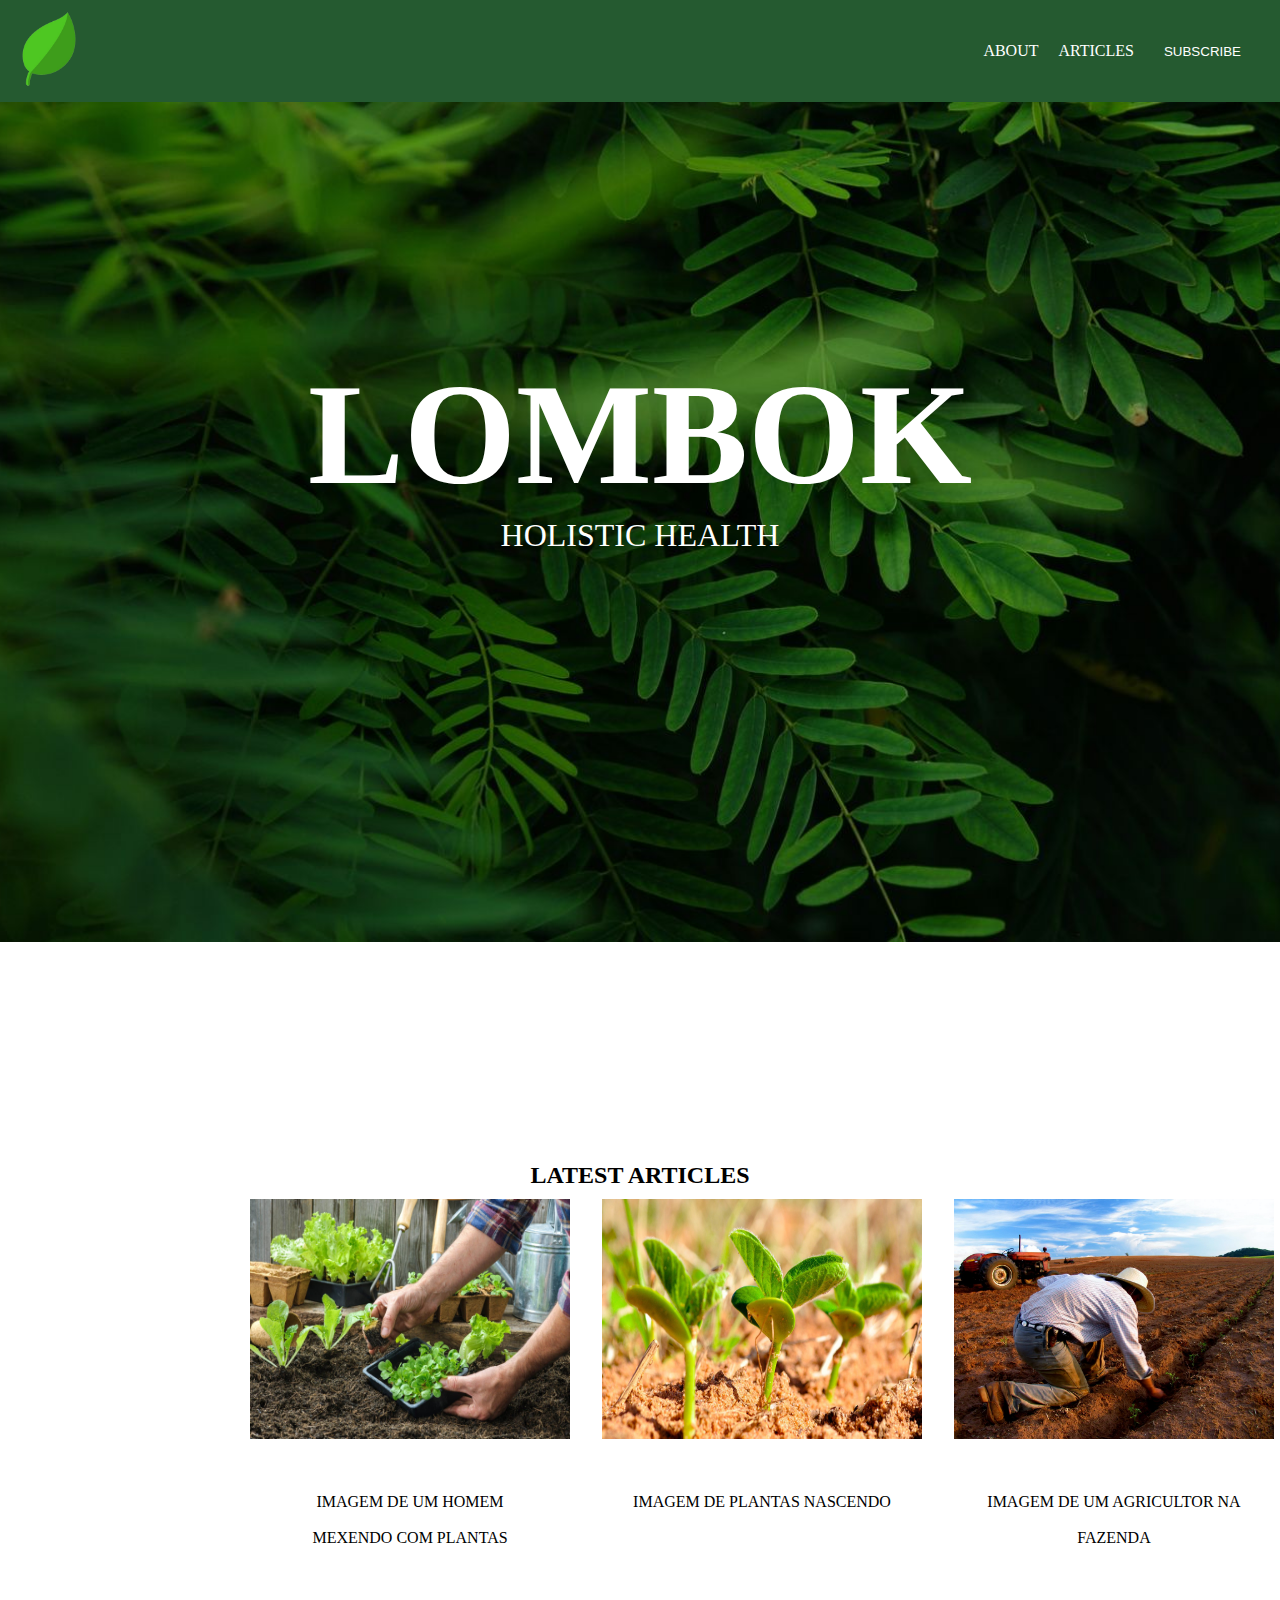
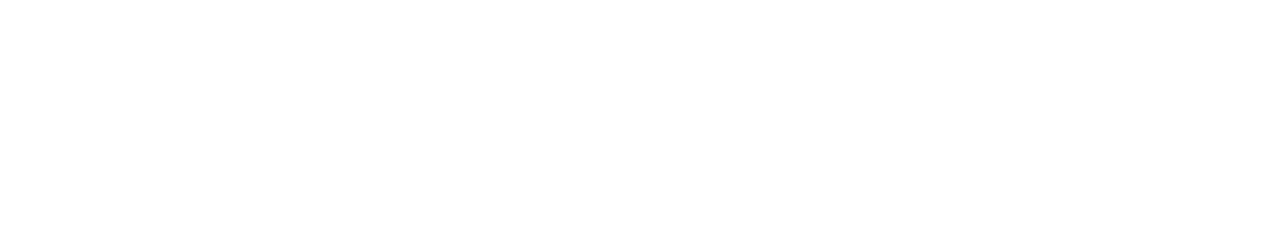
==== 13-05/index.html @ 89ccb767 "13-05" ====
<!DOCTYPE html>
<html lang="pt-br">

<head>
    <meta charset="UTF-8">
    <meta name="viewport" content="width=device-width, initial-scale=1.0">
    <title>Document</title>
    <link rel="stylesheet" href="style.css">
</head>

<body>
    <header>
        <nav>
            <div class="logo">
                <img src="./images/image-removebg-preview.png" alt="logo de folha" width="80vw">
            </div>
            <div class="botoes">
                <ul>
                    <li>
                        <a href="">ABOUT</a>
                    </li>
                    <li>
                        <a href="">ARTICLES</a>
                    </li>
                    <li>
                        <a href="">
                            <button>SUBSCRIBE</button>
                        </a>
                    </li>
                </ul>
            </div>
        </nav>
    </header>

    <main>
        <section class="home">

            <div>
                <h1>LOMBOK</h1>

                <p>HOLISTIC HEALTH</p>

                <hr class="linha">
            </div>
        </section>

        <section class="articles">

            <h2>LATEST ARTICLES</h2>

            <div class="cartoes">
                <div>
                    <img src="./images/div-1.jpg" alt="">

                    <p>IMAGEM DE UM HOMEM <BR></BR> MEXENDO COM PLANTAS</p>
                </div>
                <div>
                    <img src="./images/div-2.jpg" alt="">

                    <p>IMAGEM DE PLANTAS NASCENDO </p>
                </div>
                <div>
                    <img src="./images/div-3.jpg" alt="">

                    <p>IMAGEM DE UM AGRICULTOR NA <BR></BR>FAZENDA</p>
                </div>
            </div>
        </section>
    </main>
</body>

</html>
---- 13-05/style.css ----
*{
    margin: 0;
    border: 0;
    list-style: none;
    text-decoration: none;
}

header nav{
    background-color: rgb(37, 90, 48);
    padding: 9px;
    flex-direction: row;
    display: flex;
    justify-content: space-between;
    align-items: center;
}

.logo{
    height: auto;
}

header ul{
    display: flex;
    align-items: center;
}

header ul li{
    margin-right: 20px;
}

header ul li a{
    color: white;
}

header ul li a button{
    padding: 10px;
    color: rgb(255, 255, 255);
    background-color: rgba(255, 255, 255, 0);
    border-color: white;
}

.linha{
    width: 100%;
    height: 80px;
}

.home{
    padding: 15rem;
    background-image: url(./images/fundo.jpeg);
    background-repeat: no-repeat;
    background-size: cover;
    background-position: center;
    width: auto;
    height: 40vh;
}

.home div{
    padding: 10px;
    color: white;
    text-align: center;
}

.home div h1{
    font-size: 9rem;
}

.home div p{
    font-size: 2rem;
}

.articles{
    padding: 15rem;
}

.articles h2{
    text-align: center;
    margin-top: -20px;
}




.cartoes{
    padding: 10px;
    display: flex;
    gap: 2rem;

}

.cartoes div p{
    margin: 50px auto;
    text-align: center;
}

.cartoes div img{
    width: 20rem;
    height: 15rem;
}
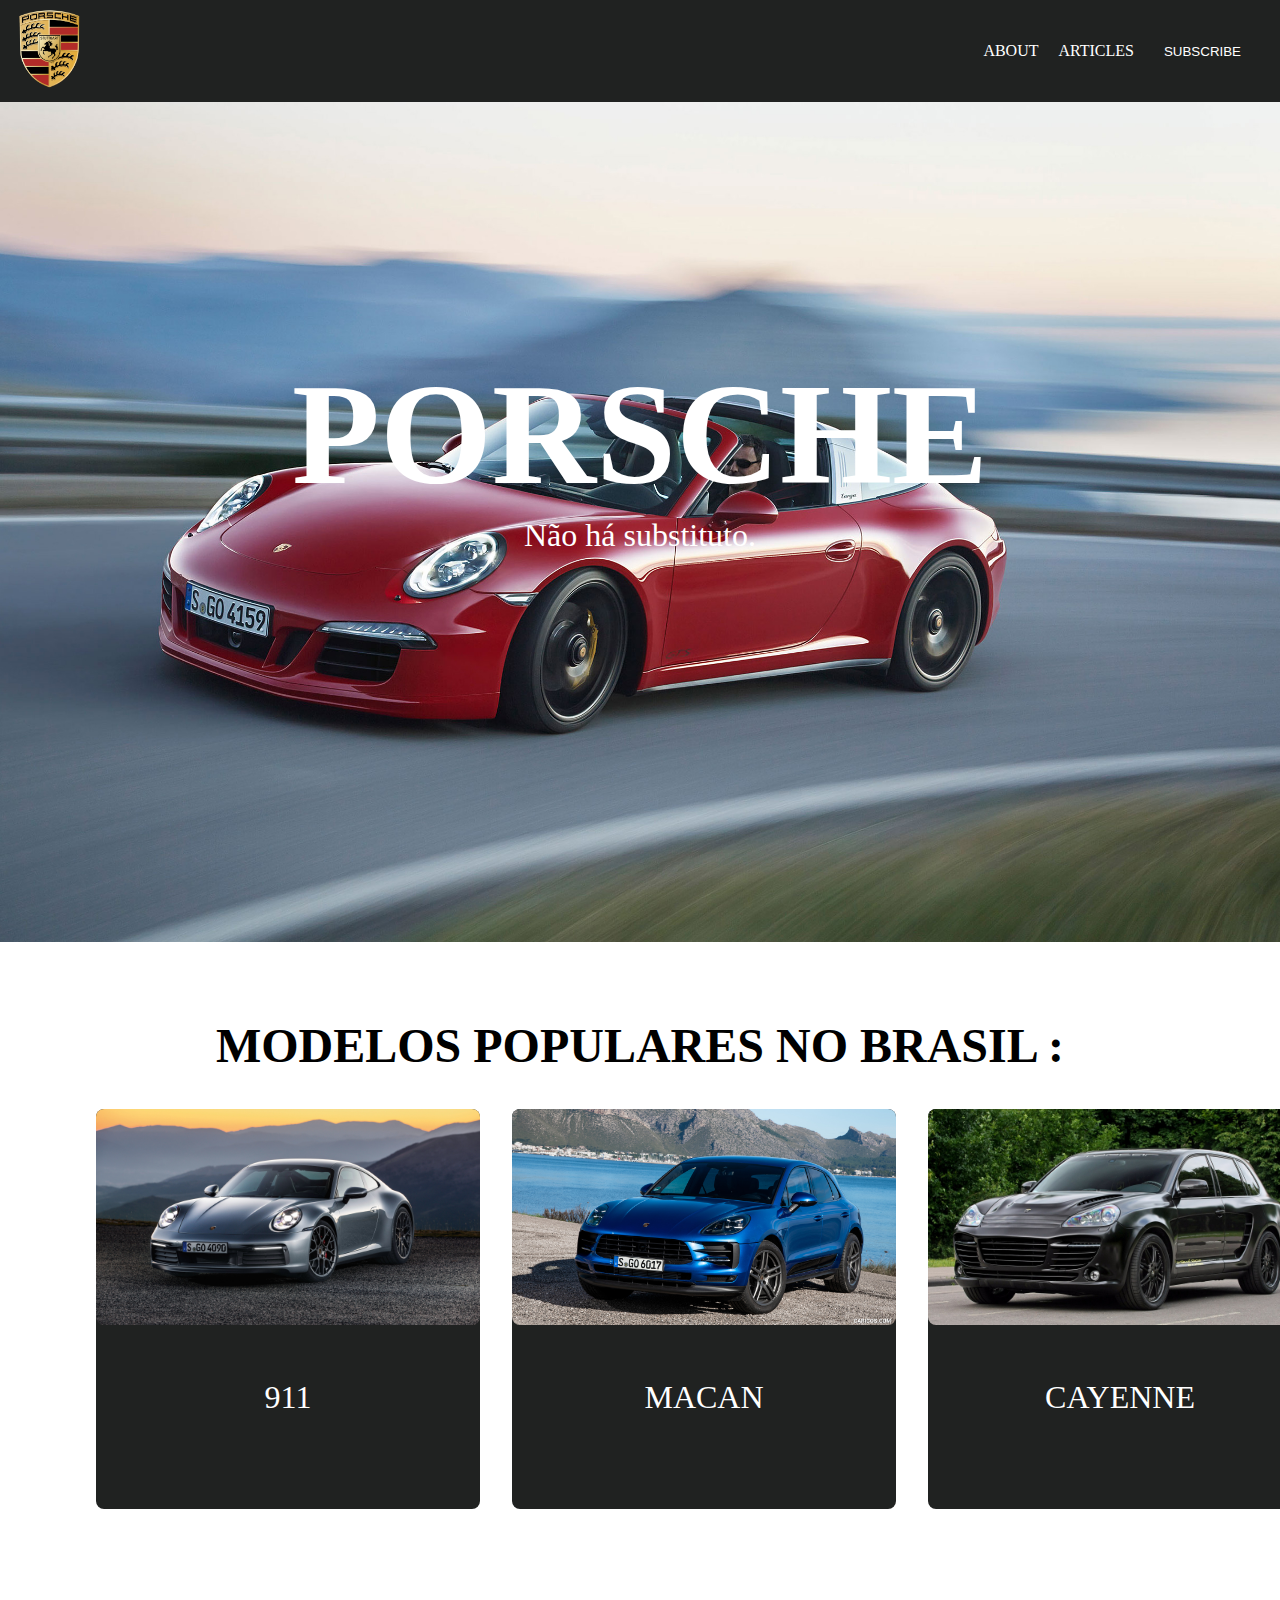
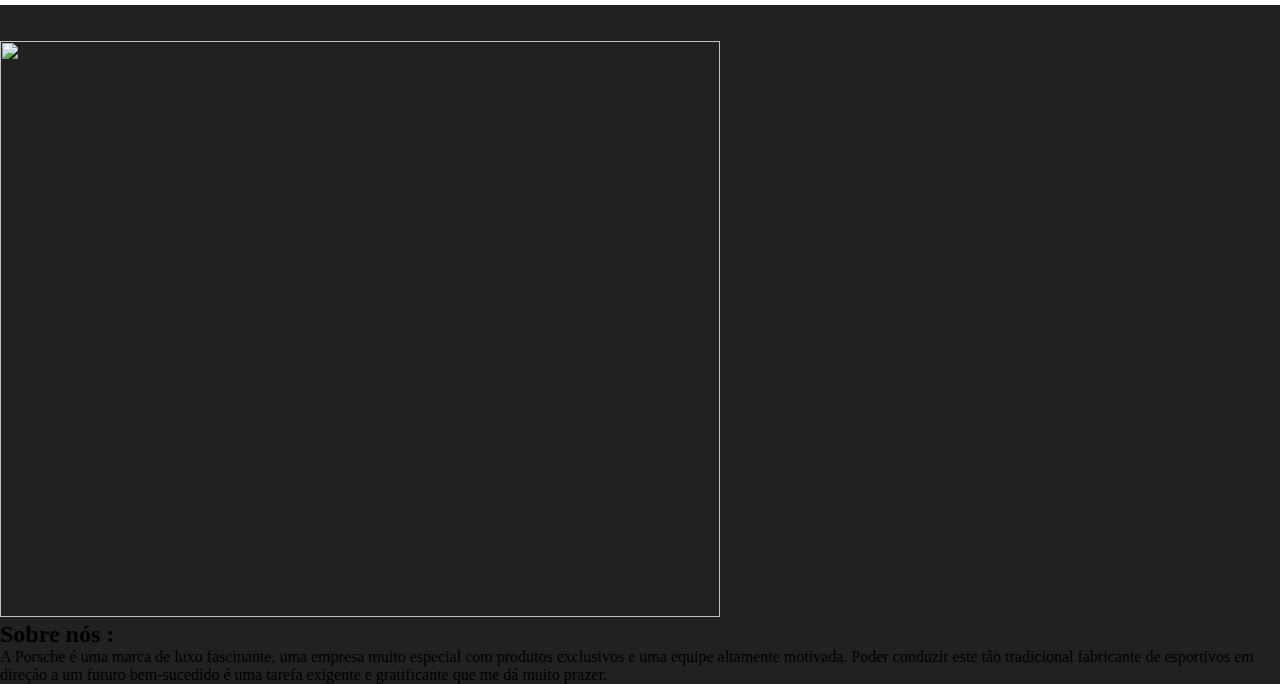
==== commit 75d63308: "web-noite" ====
--- a/13-05/index.html
+++ b/13-05/index.html
@@ -12,7 +12,7 @@
     <header>
         <nav>
             <div class="logo">
-                <img src="./images/image-removebg-preview.png" alt="logo de folha" width="80vw">
+                <img src="./images/porsche logo.png" alt="logo da porsche" width="80vw">
             </div>
             <div class="botoes">
                 <ul>
@@ -34,36 +34,44 @@
 
     <main>
         <section class="home">
+            <div>
+                <h1>PORSCHE</h1>
 
-            <div>
-                <h1>LOMBOK</h1>
+                <p>Não há substituto.</p>
+            </div>
 
-                <p>HOLISTIC HEALTH</p>
+        </section>
 
-                <hr class="linha">
+        <section class="articles">
+            <h2>MODELOS POPULARES NO BRASIL :</h2> <br><br>
+            
+            <div class="cartoes">
+                
+                <div class="porsche911">
+                    <img src="./images/911.jpg" alt="porsche 911">
+                    <p>911</p>
+                </div>
+                <div class="macan">
+                    <img src="./images/macan.jpg" alt="porsche macan">
+
+                    <p>MACAN </p>
+                </div>
+                <div class="cayenne">
+                    <img src="./images/cayenne.jpg" alt="porsche cayenne">
+
+                    <p>CAYENNE</p>
+                </div>
             </div>
         </section>
 
-        <section class="articles">
-
-            <h2>LATEST ARTICLES</h2>
-
-            <div class="cartoes">
-                <div>
-                    <img src="./images/div-1.jpg" alt="">
-
-                    <p>IMAGEM DE UM HOMEM <BR></BR> MEXENDO COM PLANTAS</p>
-                </div>
-                <div>
-                    <img src="./images/div-2.jpg" alt="">
-
-                    <p>IMAGEM DE PLANTAS NASCENDO </p>
-                </div>
-                <div>
-                    <img src="./images/div-3.jpg" alt="">
-
-                    <p>IMAGEM DE UM AGRICULTOR NA <BR></BR>FAZENDA</p>
-                </div>
+        <section class="about">
+            <div class="images-about">
+                <br><br>
+                <img src="/images/interna.jpg" alt="">
+            </div>
+            <div class="text-about">
+                <h2> Sobre nós :</h2>
+                <p>A Porsche é uma marca de luxo fascinante, uma empresa muito especial com produtos exclusivos e uma equipe altamente motivada. Poder conduzir este tão tradicional fabricante de esportivos em direção a um futuro bem-sucedido é uma tarefa exigente e gratificante que me dá muito prazer.</p>
             </div>
         </section>
     </main>
--- a/13-05/style.css
+++ b/13-05/style.css
@@ -5,8 +5,10 @@
     text-decoration: none;
 }
 
+/* head */
+
 header nav{
-    background-color: rgb(37, 90, 48);
+    background-color: rgb(32, 34, 33);
     padding: 9px;
     flex-direction: row;
     display: flex;
@@ -38,20 +40,17 @@
     border-color: white;
 }
 
-.linha{
-    width: 100%;
-    height: 80px;
-}
-
 .home{
     padding: 15rem;
-    background-image: url(./images/fundo.jpeg);
+    background-image: url(./images/porsche\ home.jpg);
     background-repeat: no-repeat;
     background-size: cover;
     background-position: center;
     width: auto;
     height: 40vh;
 }
+
+/* about */
 
 .home div{
     padding: 10px;
@@ -67,32 +66,73 @@
     font-size: 2rem;
 }
 
+/* articles */
+
 .articles{
-    padding: 15rem;
+    padding: 6rem;
+    
 }
 
 .articles h2{
     text-align: center;
     margin-top: -20px;
+    font-size: 3rem;
 }
 
-
-
-
 .cartoes{
-    padding: 10px;
+    padding: 0px;
     display: flex;
     gap: 2rem;
-
 }
 
 .cartoes div p{
     margin: 50px auto;
     text-align: center;
+    font-size: 2rem;
+}
+
+.porsche911 {
+    height: 25rem;
+    width: 24rem;
+    color: white;
+    text-align: center;
+    background-color: rgb(32, 34, 33);
+    border-radius: 8px;
+}
+
+.macan {
+    height: 25rem;
+    width: 24rem;
+    color: white;
+    text-align: center;
+    background-color:  rgb(32, 34, 33);
+    border-radius: 8px;
+}
+
+.cayenne {
+    height: 25rem;
+    width: 24rem;
+    color: white;
+    text-align: center;
+    background-color: rgb(32, 34, 33);
+    border-radius: 8px;
 }
 
 .cartoes div img{
-    width: 20rem;
-    height: 15rem;
+    width: 24rem;
+    height: 13,5rem;
+    border-radius: 8px;
 }
 
+/* about  */
+
+.about {
+    background-color: rgb(32, 34, 33) ;
+    padding: 0;
+}
+
+.images-about img {
+    width: 45rem ;
+    height: 36rem;
+}
+
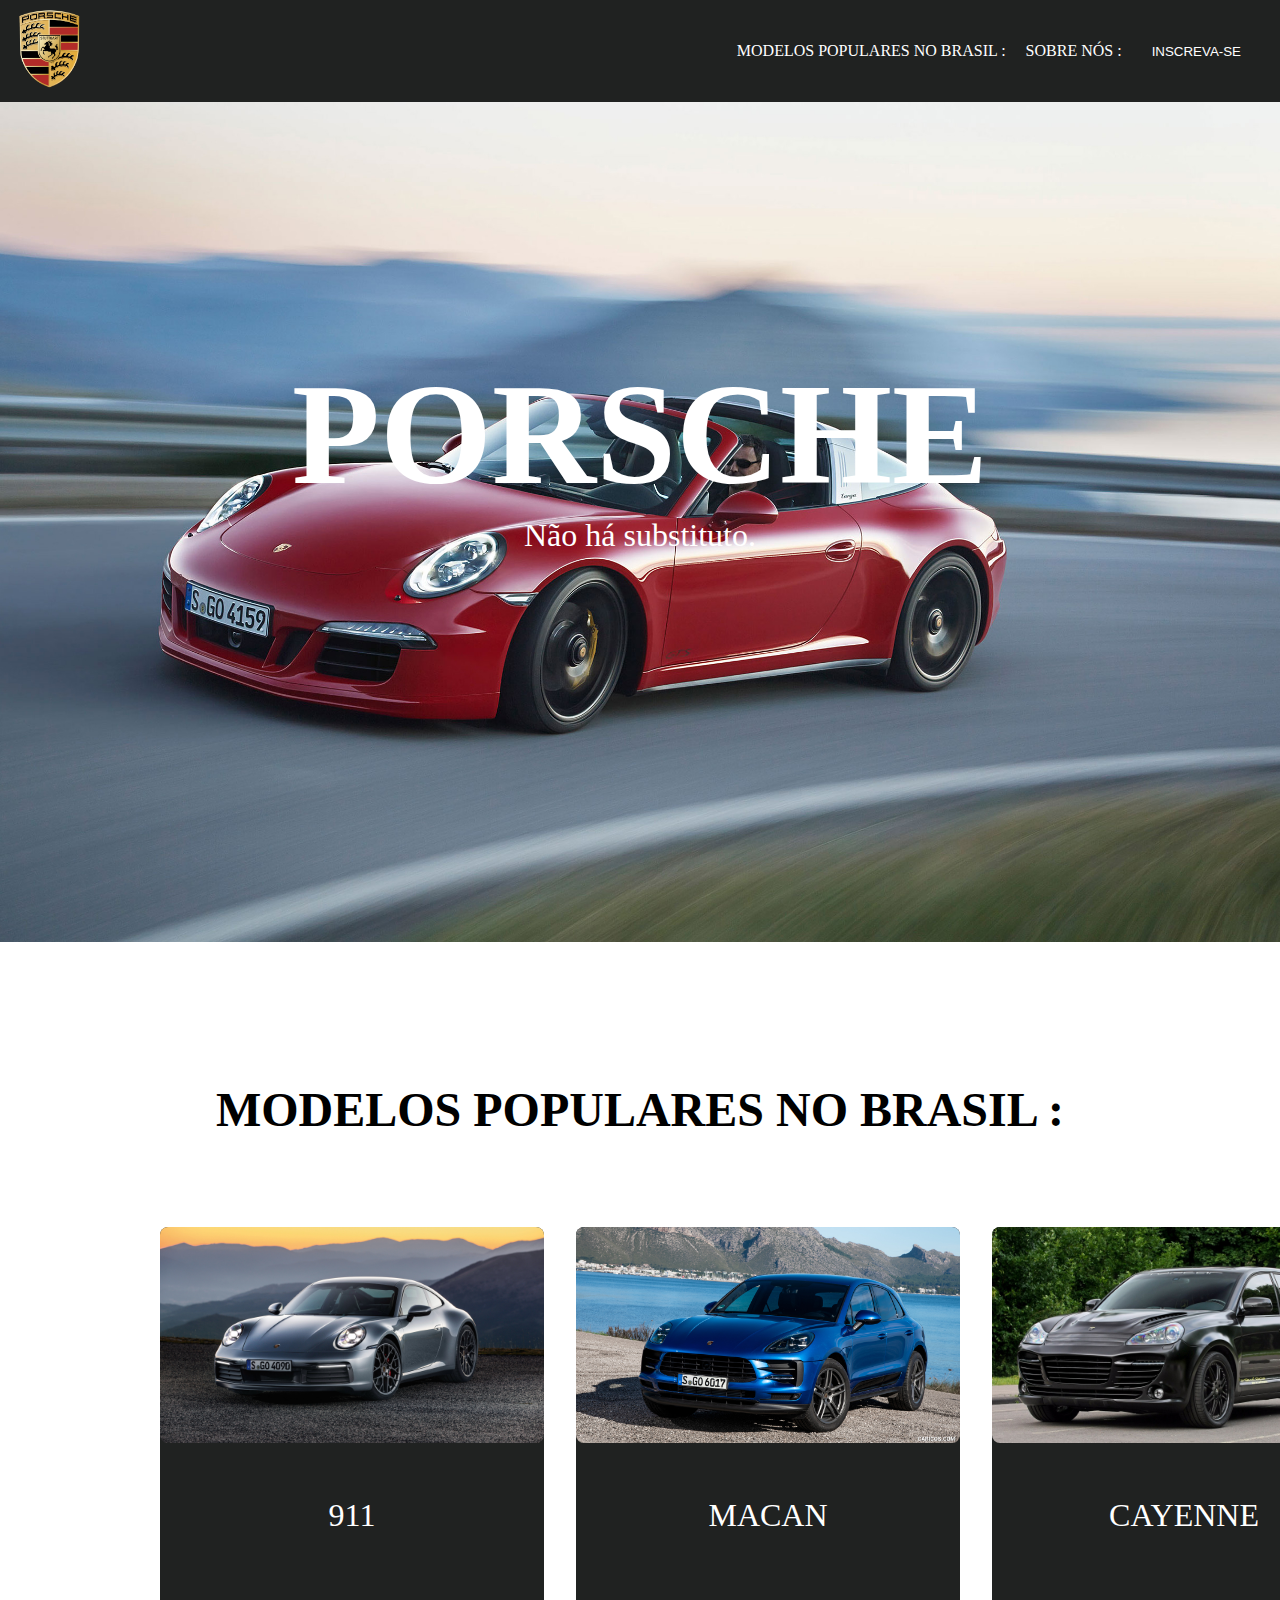
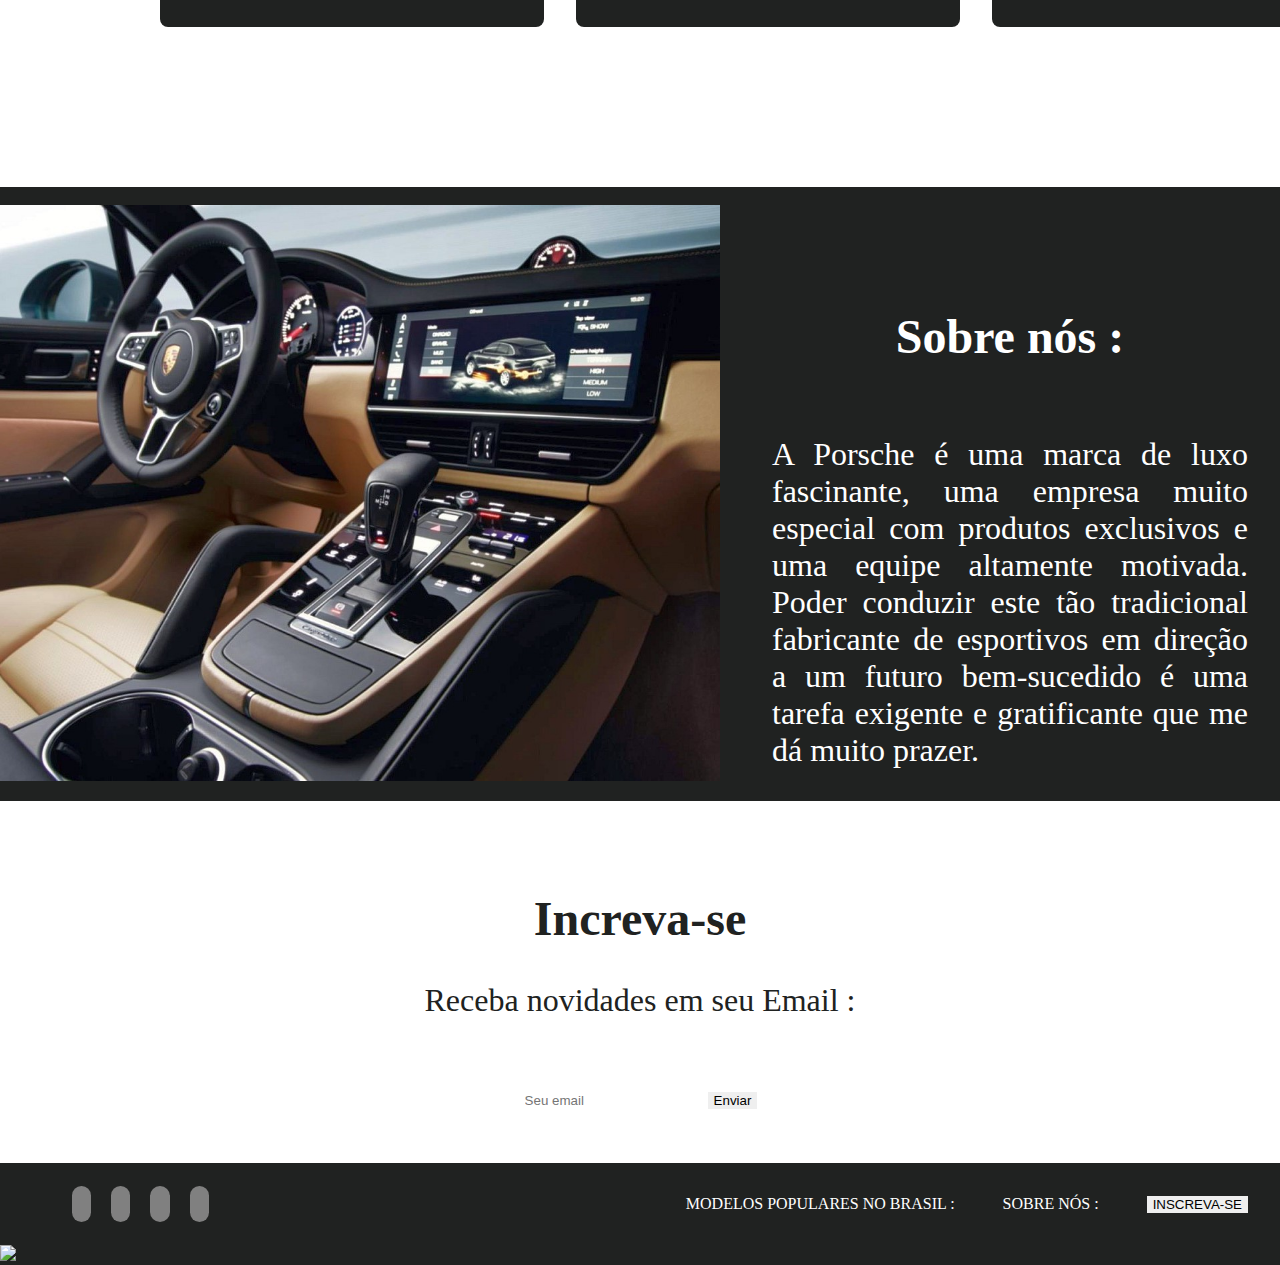
==== commit 25927cb4: "dia 17 de maio" ====
--- a/13-05/index.html
+++ b/13-05/index.html
@@ -4,7 +4,8 @@
 <head>
     <meta charset="UTF-8">
     <meta name="viewport" content="width=device-width, initial-scale=1.0">
-    <title>Document</title>
+    <title>Porsche</title>
+    <link rel="shortcut icon" href="./images/porsche logo.png" type="image/x-icon">
     <link rel="stylesheet" href="style.css">
 </head>
 
@@ -17,20 +18,22 @@
             <div class="botoes">
                 <ul>
                     <li>
-                        <a href="">ABOUT</a>
+                        <a href="">MODELOS POPULARES NO BRASIL :</a>
                     </li>
                     <li>
-                        <a href="">ARTICLES</a>
+                        <a href="">SOBRE NÓS :</a>
                     </li>
                     <li>
                         <a href="">
-                            <button>SUBSCRIBE</button>
+                            <button>INSCREVA-SE</button>
                         </a>
                     </li>
                 </ul>
             </div>
         </nav>
     </header>
+
+
 
     <main>
         <section class="home">
@@ -43,7 +46,7 @@
         </section>
 
         <section class="articles">
-            <h2>MODELOS POPULARES NO BRASIL :</h2> <br><br>
+            <h2>MODELOS POPULARES NO BRASIL :</h2> <br><br><br><br><br>
             
             <div class="cartoes">
                 
@@ -65,13 +68,87 @@
         </section>
 
         <section class="about">
-            <div class="images-about">
-                <br><br>
-                <img src="/images/interna.jpg" alt="">
+            <div class="divImgTres">
+                <br><img src="images/interna.jpg" alt="interna porsche">
             </div>
-            <div class="text-about">
-                <h2> Sobre nós :</h2>
+            <div class="divTextTres">
+                <br><br><br><br><br> <h2>Sobre nós :</h2> <br><br><br><br>
+
                 <p>A Porsche é uma marca de luxo fascinante, uma empresa muito especial com produtos exclusivos e uma equipe altamente motivada. Poder conduzir este tão tradicional fabricante de esportivos em direção a um futuro bem-sucedido é uma tarefa exigente e gratificante que me dá muito prazer.</p>
+        </div>
+        </section>
+
+        <section class="subscribe">
+            <div class="form">
+                <br><br><br><br><br><h1> Increva-se</h1> <br><br>
+                <p>Receba novidades em seu Email :</p> <br><br><br><br>
+                <form>
+                     <label for="Email"></label>
+                    <input type="email" placeholder="Seu email" id="email">
+                    
+                     <input type="submit" value="Enviar"
+                    id="botao">
+
+                </form> 
+                <input name="nome" name="type" required> <br><br><br>
+            </div>
+           
+        </section>
+
+        <footer>
+            <div id="divIcon">
+                <nav>
+                    <ul>
+                        <li>
+                            <a href="">
+                                <i class="fa-brands fa-instagram"></i>
+                            </a>
+                        </li>
+    
+                        <li>
+                            <a href="">
+                                <i class="fa-brands fa-twitter"></i>
+                            </a>
+                        </li>
+    
+                        <li>
+                            <a href="">
+                                <i class="fa-brands fa-facebook-f"></i>
+                            </a>
+                        </li>
+    
+                        <li>
+                            <a href="">
+                                <i class="fa-brands fa-pinterest-p"></i>
+                            </a>
+                        </li>
+                    </ul>
+                </nav>
+            </div>
+            <div id="divTextFooter">
+                <nav>
+                    <ul>
+                        <ul>
+                            <li>
+                                <a href="">MODELOS POPULARES NO BRASIL :</a>
+                            </li>
+    
+                            <li>
+                                <a href="">SOBRE NÓS :</a>
+                            </li>
+    
+                            <li>
+                                <a href=""></a>
+                                <button> INSCREVA-SE</button> 
+                            </li>
+                        </ul>
+                </nav>
+            </div>
+        </footer>
+
+        <section class="logofooter">
+            <div class="logofoot">
+               <img src="/images/logo footer2.png">
             </div>
         </section>
     </main>
--- a/13-05/style.css
+++ b/13-05/style.css
@@ -69,7 +69,7 @@
 /* articles */
 
 .articles{
-    padding: 6rem;
+    padding: 10rem;
     
 }
 
@@ -129,10 +129,105 @@
 .about {
     background-color: rgb(32, 34, 33) ;
     padding: 0;
-}
-
-.images-about img {
-    width: 45rem ;
+    display: flex;
+    gap: 20px;
+    
+}
+
+.divImgTres img{
+    width: 45rem;
     height: 36rem;
 }
 
+.divTextTres{
+    width: 40vw;
+    padding: 2rem;
+}
+
+.divTextTres h2 {
+     text-align: center;
+     color: white;
+     font-size: 3rem;
+   
+}
+
+.divTextTres p{
+    flex-wrap: wrap;
+    text-align: justify;
+    color: white;
+    font-size: 2rem;
+}
+
+
+/* subscribe */
+
+.subscribe {
+
+}
+
+.form h1 {
+    font-size: 3rem;
+    text-align: center;
+    color: rgb(32, 34, 33);
+}
+
+.form p {
+    font-size: 2rem;
+    text-align: center;
+    color: rgb(32, 34, 33);
+}
+
+.form form {
+    size: 3rem;
+    text-align: center;
+    
+}
+
+/* footer */
+
+footer{
+    padding: 2rem;
+    display: flex;
+    justify-content: space-between;
+    background-color: rgb(32, 34, 33) ;
+   
+}
+
+
+footer div nav ul{
+    display: flex;
+}
+
+#divIcon nav ul{
+    gap: 20px;
+}
+#divIcon nav ul li a i{
+    color: white;
+    background-color: gray;
+    padding: 0.6rem;
+    border-radius: 20px;
+    font-size: 15px;
+}
+
+#divTextFooter nav ul{
+    gap: 3rem;
+}
+
+#divTextFooter nav ul li a{
+    color: white;
+}
+
+#divTextFolder ul li a button{
+    padding: 10px;
+    color: rgb(32, 34, 33);
+    background-color: rgb(32, 34, 33);
+    border-color: white;
+}
+
+.logofooter {
+    background-color: rgb(32, 34, 33);
+}
+
+.logofoot{
+    align-items: center; 
+}
